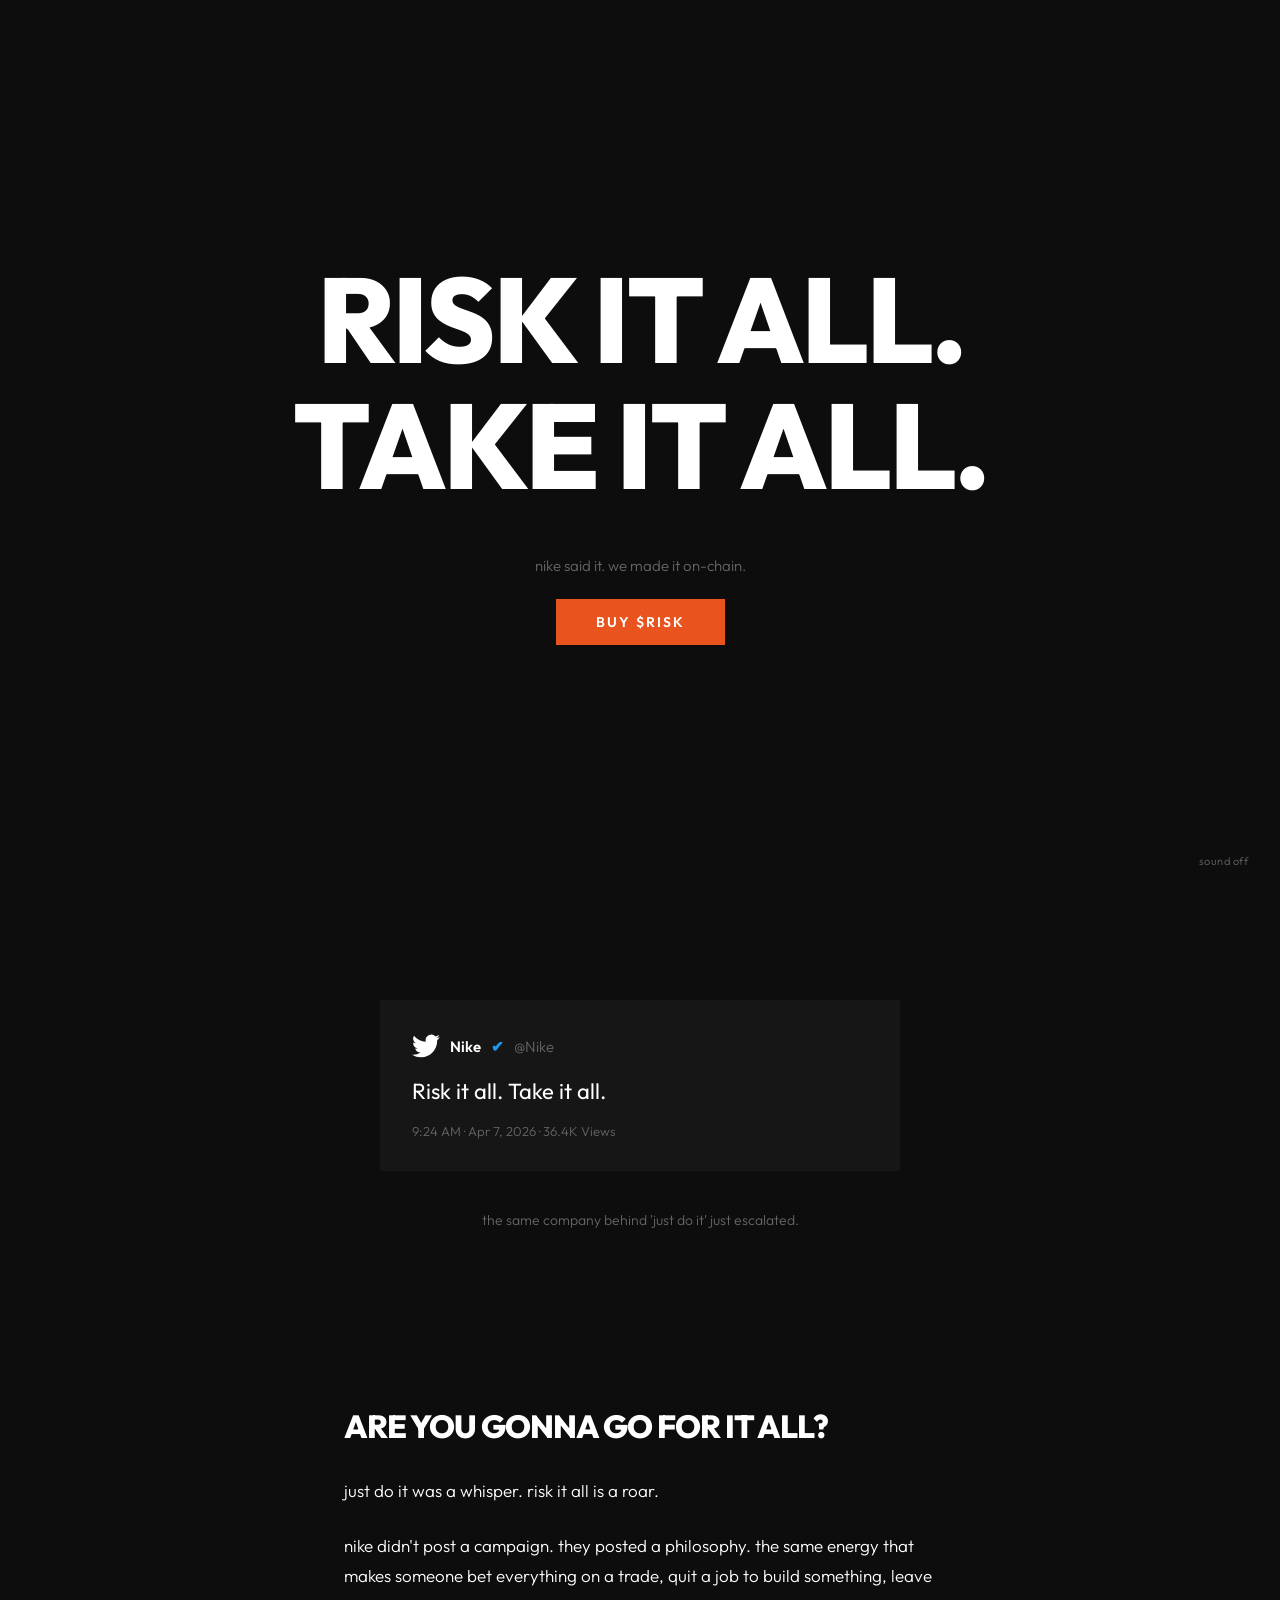
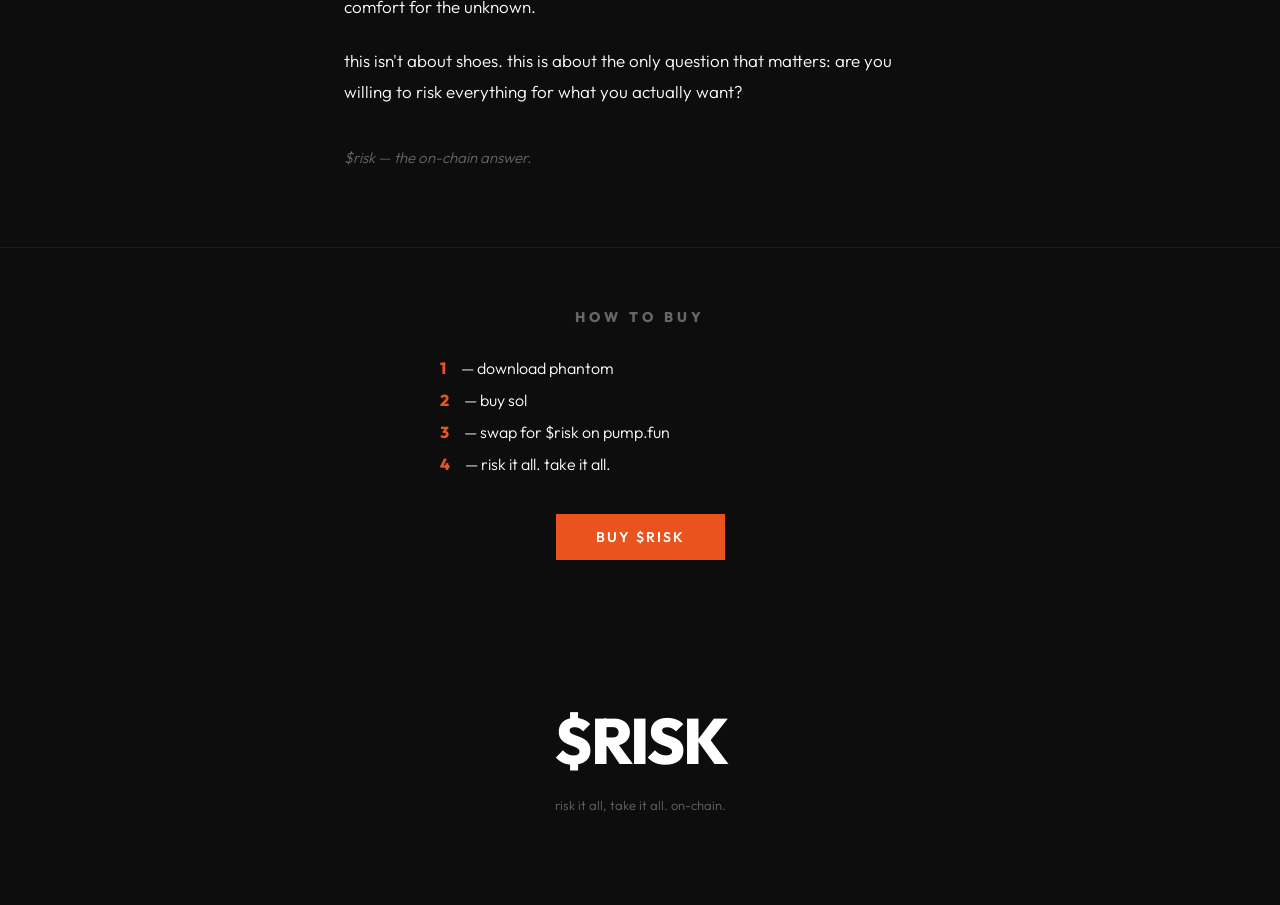
==== index.html @ 4ba1ec63 "Initial commit: $risk landing page Minimalist Nike-campaign-style landing page with hero video, twee" ====
<!DOCTYPE html>
<html lang="en">
<head>
    <meta charset="UTF-8">
    <meta name="viewport" content="width=device-width, initial-scale=1.0">
    <title>risk</title>
    <meta name="description" content="risk it all, take it all. on-chain.">
    <meta property="og:title" content="$risk">
    <meta property="og:description" content="risk it all, take it all. on-chain.">
    <meta property="og:type" content="website">
    <meta name="twitter:card" content="summary">
    <meta name="twitter:title" content="$risk">
    <meta name="twitter:description" content="risk it all, take it all. on-chain.">
    <link rel="icon" href="/static/favicon.ico">
    <link rel="preconnect" href="https://fonts.googleapis.com">
    <link rel="preconnect" href="https://fonts.gstatic.com" crossorigin>
    <link href="https://fonts.googleapis.com/css2?family=Outfit:wght@300;400;600;800&display=swap" rel="stylesheet">
    <link rel="stylesheet" href="style.css">
</head>
<body>

<!-- NAV -->
<nav class="nav" id="nav">
    <span class="nav-brand">risk</span>
    <div class="nav-right">
        <span class="nav-ca" id="navCA" title="Click to copy CA">
            <span id="navCAText"></span>
        </span>
        <a class="nav-community" id="navCommunity" href="#" target="_blank" rel="noopener" aria-label="Community">
            <svg viewBox="0 0 24 24">
                <circle cx="12" cy="5" r="3"/>
                <circle cx="4" cy="9" r="2.5"/>
                <circle cx="20" cy="9" r="2.5"/>
                <path d="M12 10c-3 0-5 2-5 4.5V16h10v-1.5C17 12 15 10 12 10z"/>
                <path d="M4 13c-2 0-3.5 1.2-3.5 3V17h4"/>
                <path d="M20 13c2 0 3.5 1.2 3.5 3V17h-4"/>
            </svg>
        </a>
    </div>
</nav>

<!-- TOAST -->
<div class="toast" id="toast">copied.</div>

<!-- HERO -->
<section class="hero" id="hero">
    <video class="hero-video" id="heroVideo" autoplay loop muted playsinline>
        <source src="static/hero.mp4" type="video/mp4">
    </video>
    <div class="hero-overlay"></div>
    <div class="hero-content">
        <h1 class="hero-line hero-line-1">RISK IT ALL.</h1>
        <h1 class="hero-line hero-line-2">TAKE IT ALL.</h1>
        <p class="hero-sub">nike said it. we made it on-chain.</p>
        <a class="btn-buy" id="heroBuyBtn" href="#" target="_blank" rel="noopener">buy $risk</a>
    </div>
    <button class="sound-toggle" id="soundToggle">sound off</button>
</section>

<!-- THE TWEET -->
<section class="tweet" id="tweet">
    <div class="tweet-card" data-reveal>
        <div class="tweet-header">
            <span class="tweet-swoosh">
                <svg viewBox="0 0 24 24" xmlns="http://www.w3.org/2000/svg">
                    <path d="M24 4.557a9.83 9.83 0 01-2.828.775 4.932 4.932 0 002.165-2.724 9.864 9.864 0 01-3.127 1.195 4.916 4.916 0 00-8.38 4.482A13.944 13.944 0 011.671 3.149a4.916 4.916 0 001.523 6.574 4.897 4.897 0 01-2.229-.616v.062a4.918 4.918 0 003.946 4.827 4.996 4.996 0 01-2.212.084 4.92 4.92 0 004.604 3.417 9.868 9.868 0 01-6.102 2.105c-.39 0-.779-.023-1.17-.067a13.995 13.995 0 007.557 2.209c9.054 0 14.002-7.496 14.002-13.986 0-.21 0-.423-.015-.634A9.936 9.936 0 0024 4.557z"/>
                </svg>
            </span>
            <span class="tweet-name">Nike</span>
            <span class="tweet-name" style="color: #1D9BF0;">&#10004;</span>
            <span class="tweet-handle">@Nike</span>
        </div>
        <p class="tweet-body">Risk it all. Take it all.</p>
        <p class="tweet-meta">9:24 AM &middot; Apr 7, 2026 &middot; 36.4K Views</p>
    </div>
    <p class="tweet-caption" data-reveal>the same company behind 'just do it' just escalated.</p>
</section>

<!-- MANIFESTO -->
<section class="manifesto" id="manifesto">
    <h2 class="manifesto-title" data-reveal>ARE YOU GONNA GO FOR IT ALL?</h2>
    <div class="manifesto-body" data-reveal>
        <p>just do it was a whisper. risk it all is a roar.</p>
        <p>nike didn't post a campaign. they posted a philosophy. the same energy that makes someone bet everything on a trade, quit a job to build something, leave comfort for the unknown.</p>
        <p>this isn't about shoes. this is about the only question that matters: are you willing to risk everything for what you actually want?</p>
    </div>
    <p class="manifesto-signoff" data-reveal>$risk &mdash; the on-chain answer.</p>
</section>

<!-- HOW TO BUY -->
<section class="howtobuy" id="howtobuy">
    <h3 class="howtobuy-title">HOW TO BUY</h3>
    <div class="howtobuy-steps">
        <p class="howtobuy-step" data-reveal><span class="step-num">1</span> &mdash; download phantom</p>
        <p class="howtobuy-step" data-reveal><span class="step-num">2</span> &mdash; buy sol</p>
        <p class="howtobuy-step" data-reveal><span class="step-num">3</span> &mdash; swap for $risk on pump.fun</p>
        <p class="howtobuy-step" data-reveal><span class="step-num">4</span> &mdash; risk it all. take it all.</p>
    </div>
    <a class="btn-buy" id="buyBtn" href="#" target="_blank" rel="noopener">buy $risk</a>
</section>

<!-- FOOTER -->
<footer class="footer">
    <p class="footer-brand">$RISK</p>
    <p class="footer-tagline">risk it all, take it all. on-chain.</p>
    <p class="footer-ca" id="footerCA"></p>
</footer>

<script src="script.js"></script>
</body>
</html>
---- style.css ----
:root {
    --base: #0D0D0D;
    --white: #FFFFFF;
    --ember: #E8531E;
    --smoke: #666666;
    --font: 'Outfit', sans-serif;
}

*, *::before, *::after { margin: 0; padding: 0; box-sizing: border-box; }

html { scroll-behavior: smooth; }

body {
    font-family: var(--font);
    font-weight: 300;
    background: var(--base);
    color: var(--white);
    -webkit-font-smoothing: antialiased;
    -moz-osx-font-smoothing: grayscale;
    overflow-x: hidden;
}

::selection {
    background: var(--ember);
    color: var(--white);
}

a { color: inherit; text-decoration: none; }

/* ─── NAV ─── */

.nav {
    position: fixed;
    top: 0;
    left: 0;
    width: 100%;
    display: flex;
    justify-content: space-between;
    align-items: center;
    padding: 24px 32px;
    z-index: 1000;
    opacity: 0;
    pointer-events: none;
    transition: opacity 0.3s ease;
}

.nav--visible {
    opacity: 1;
    pointer-events: auto;
}

.nav-brand {
    font-weight: 800;
    font-size: 18px;
    color: var(--ember);
    letter-spacing: -0.5px;
    text-transform: lowercase;
}

.nav-right {
    display: flex;
    align-items: center;
    gap: 20px;
}

.nav-ca {
    font-weight: 300;
    font-size: 12px;
    color: var(--smoke);
    cursor: pointer;
    transition: color 0.3s;
    max-width: 160px;
    overflow: hidden;
    text-overflow: ellipsis;
    white-space: nowrap;
}

.nav-ca:hover { color: var(--white); }

.nav-community {
    display: flex;
    align-items: center;
    color: var(--smoke);
    transition: color 0.3s;
}

.nav-community:hover { color: var(--white); }

.nav-community svg {
    width: 20px;
    height: 20px;
    fill: none;
    stroke: currentColor;
    stroke-width: 1.5;
    stroke-linecap: round;
    stroke-linejoin: round;
}

/* ─── TOAST ─── */

.toast {
    position: fixed;
    bottom: 40px;
    left: 50%;
    transform: translateX(-50%) translateY(20px);
    background: var(--white);
    color: var(--base);
    font-family: var(--font);
    font-weight: 600;
    font-size: 13px;
    padding: 10px 24px;
    opacity: 0;
    pointer-events: none;
    transition: opacity 0.3s, transform 0.3s;
    z-index: 9999;
}

.toast.show {
    opacity: 1;
    transform: translateX(-50%) translateY(0);
}

/* ─── HERO ─── */

.hero {
    position: relative;
    height: 100vh;
    display: flex;
    align-items: center;
    justify-content: center;
    overflow: hidden;
}

.hero-video {
    position: fixed;
    top: 0;
    left: 0;
    width: 100%;
    height: 100%;
    object-fit: cover;
    z-index: -2;
}

.hero-overlay {
    position: fixed;
    top: 0;
    left: 0;
    width: 100%;
    height: 100%;
    background: rgba(13, 13, 13, 0.55);
    z-index: -1;
}

.hero-content {
    text-align: center;
    z-index: 1;
    padding: 0 24px;
}

.hero-line {
    font-weight: 800;
    font-size: clamp(56px, 10vw, 120px);
    line-height: 1.05;
    letter-spacing: -3px;
    text-transform: uppercase;
    color: var(--white);
    opacity: 0;
    transform: translateY(20px);
    animation: fadeUp 0.8s ease forwards;
}

.hero-line-2 {
    animation-delay: 0.6s;
}

@keyframes fadeUp {
    to {
        opacity: 1;
        transform: translateY(0);
    }
}

.hero-sub {
    font-weight: 300;
    font-size: 15px;
    color: var(--smoke);
    margin-top: 48px;
}

.hero .btn-buy {
    margin-top: 24px;
}

/* ─── BUY BUTTON ─── */

.btn-buy {
    display: inline-block;
    background: var(--ember);
    color: var(--white);
    font-family: var(--font);
    font-weight: 600;
    font-size: 14px;
    text-transform: uppercase;
    letter-spacing: 2px;
    padding: 14px 40px;
    border: none;
    border-radius: 0;
    cursor: pointer;
    transition: filter 0.3s;
    text-decoration: none;
}

.btn-buy:hover {
    filter: brightness(1.15);
}

/* ─── SOUND TOGGLE ─── */

.sound-toggle {
    position: fixed;
    bottom: 32px;
    right: 32px;
    font-family: var(--font);
    font-weight: 300;
    font-size: 11px;
    color: var(--smoke);
    background: transparent;
    border: none;
    cursor: pointer;
    transition: color 0.3s;
    z-index: 100;
    letter-spacing: 0.5px;
}

.sound-toggle:hover { color: var(--white); }

/* ─── TWEET SECTION ─── */

.tweet {
    padding: 100px 24px;
    background: var(--base);
    display: flex;
    flex-direction: column;
    align-items: center;
    position: relative;
    z-index: 1;
}

.tweet-card {
    background: rgba(255, 255, 255, 0.04);
    padding: 32px;
    max-width: 520px;
    width: 100%;
}

.tweet-header {
    display: flex;
    align-items: center;
    gap: 10px;
}

.tweet-swoosh {
    width: 28px;
    height: 28px;
    flex-shrink: 0;
}

.tweet-swoosh svg {
    width: 100%;
    height: 100%;
    fill: var(--white);
}

.tweet-name {
    font-weight: 600;
    font-size: 15px;
    color: var(--white);
}

.tweet-handle {
    font-weight: 300;
    font-size: 15px;
    color: var(--smoke);
}

.tweet-body {
    font-weight: 400;
    font-size: 22px;
    color: var(--white);
    line-height: 1.4;
    margin-top: 16px;
}

.tweet-meta {
    font-weight: 300;
    font-size: 13px;
    color: var(--smoke);
    margin-top: 16px;
}

.tweet-caption {
    font-weight: 300;
    font-size: 14px;
    color: var(--smoke);
    text-align: center;
    margin-top: 40px;
}

/* ─── MANIFESTO ─── */

.manifesto {
    padding: 80px 24px;
    max-width: 640px;
    margin: 0 auto;
    position: relative;
    z-index: 1;
    background: var(--base);
}

.manifesto-title {
    font-weight: 800;
    font-size: 32px;
    color: var(--white);
    text-transform: uppercase;
    letter-spacing: -1px;
    line-height: 1.1;
}

.manifesto-body {
    font-weight: 300;
    font-size: 17px;
    color: var(--white);
    line-height: 1.8;
    margin-top: 32px;
}

.manifesto-body p {
    margin-bottom: 24px;
}

.manifesto-body p:last-child {
    margin-bottom: 0;
}

.manifesto-signoff {
    font-weight: 300;
    font-size: 15px;
    color: var(--smoke);
    font-style: italic;
    margin-top: 40px;
}

/* ─── HOW TO BUY ─── */

.howtobuy {
    padding: 60px 24px;
    border-top: 1px solid rgba(255, 255, 255, 0.06);
    text-align: center;
    position: relative;
    z-index: 1;
    background: var(--base);
}

.howtobuy-title {
    font-weight: 800;
    font-size: 14px;
    color: var(--smoke);
    letter-spacing: 4px;
    text-transform: uppercase;
}

.howtobuy-steps {
    max-width: 400px;
    margin: 32px auto 0;
    display: flex;
    flex-direction: column;
    gap: 12px;
}

.howtobuy-step {
    font-weight: 300;
    font-size: 16px;
    color: var(--white);
    text-align: left;
}

.step-num {
    font-weight: 800;
    color: var(--ember);
    margin-right: 12px;
}

.howtobuy .btn-buy {
    margin-top: 40px;
}

/* ─── FOOTER ─── */

.footer {
    padding: 80px 24px;
    text-align: center;
    position: relative;
    z-index: 1;
    background: var(--base);
}

.footer-brand {
    font-weight: 800;
    font-size: 64px;
    color: var(--white);
    letter-spacing: -2px;
    text-transform: uppercase;
}

.footer-tagline {
    font-weight: 300;
    font-size: 13px;
    color: var(--smoke);
    margin-top: 16px;
}

.footer-ca {
    font-weight: 300;
    font-size: 11px;
    color: var(--smoke);
    margin-top: 12px;
    cursor: pointer;
    transition: color 0.3s;
    word-break: break-all;
}

.footer-ca:hover { color: var(--white); }

/* ─── SCROLL REVEAL ─── */

[data-reveal] {
    opacity: 0;
    transform: translateY(15px);
    transition: opacity 0.6s ease, transform 0.6s ease;
}

[data-reveal].visible {
    opacity: 1;
    transform: translateY(0);
}

/* ─── RESPONSIVE ─── */

@media (max-width: 768px) {
    .nav { padding: 16px 20px; }

    .manifesto-title { font-size: 22px; }

    .footer-brand { font-size: 36px; }

    .sound-toggle {
        bottom: 20px;
        right: 20px;
    }

    .tweet-card { padding: 24px; }

    .tweet-body { font-size: 18px; }
}
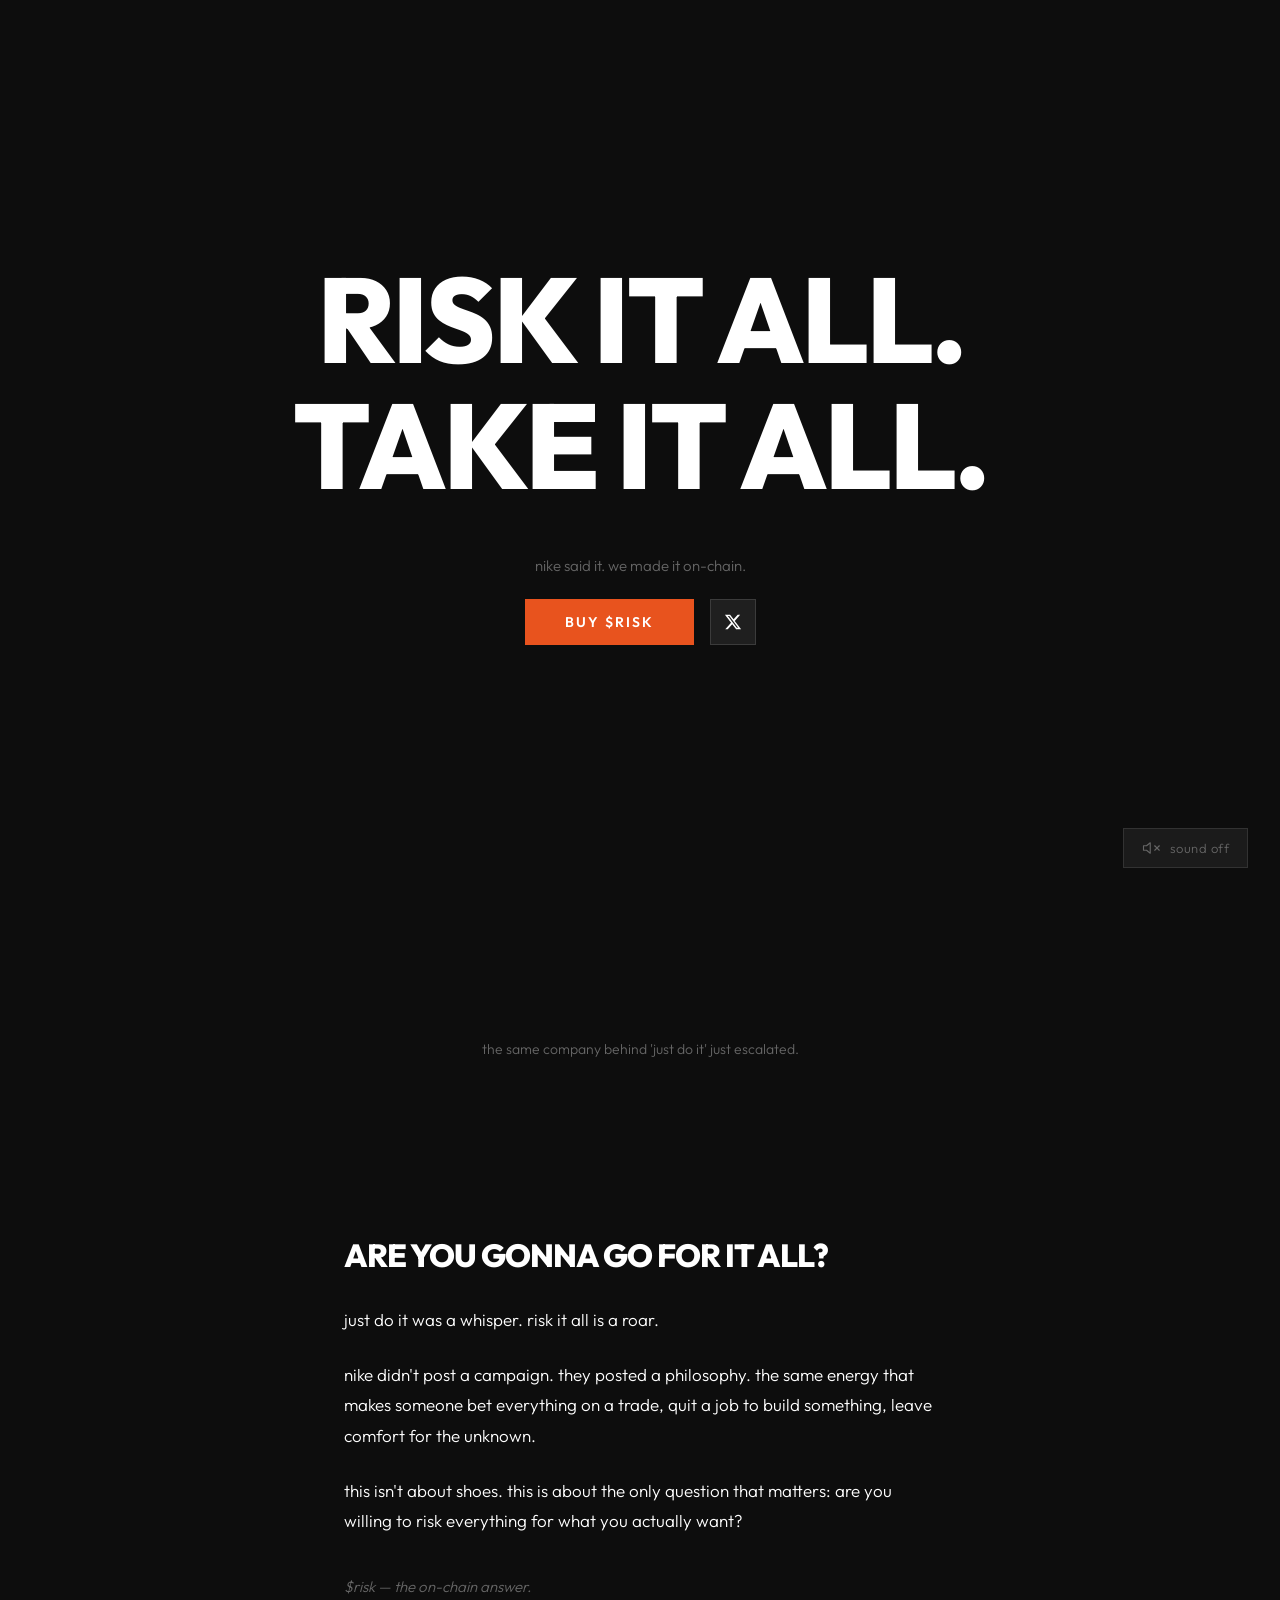
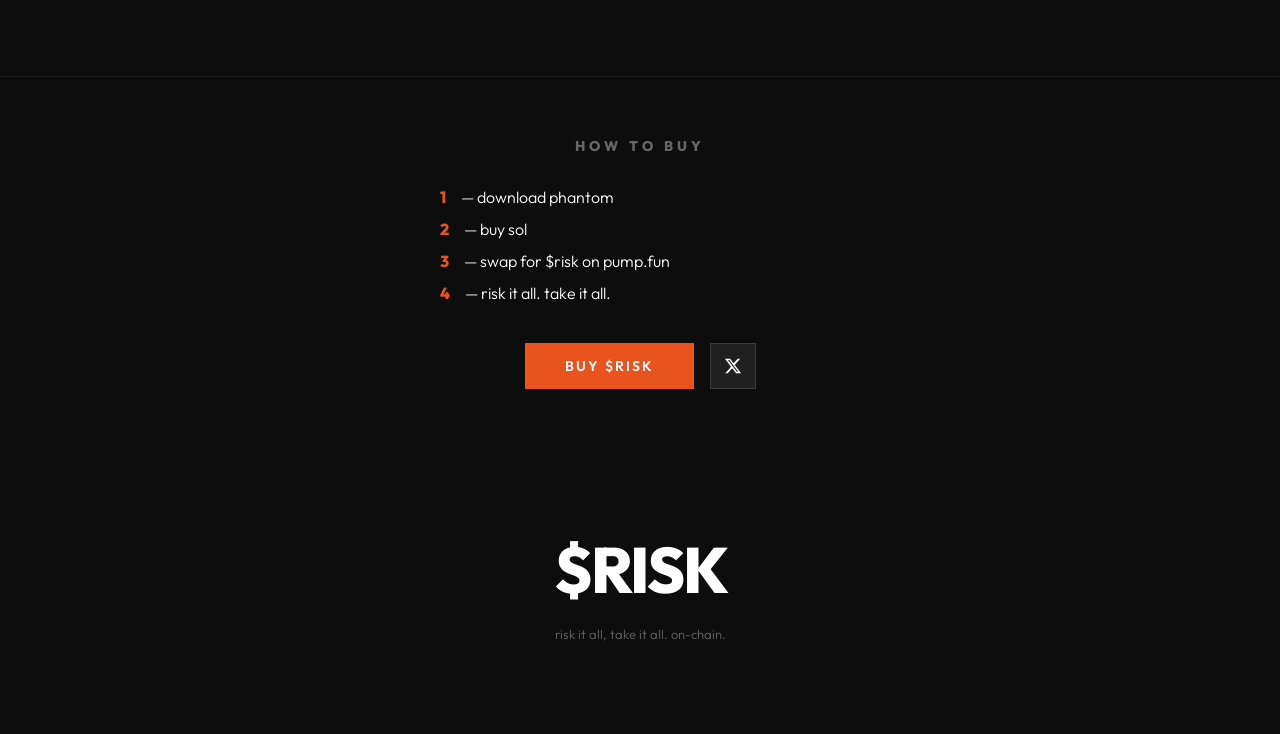
==== commit ea2a3266: "Real tweet embed, nav CA center, bigger sound btn, X icon next to buy - Replace styled fake tweet wi" ====
--- a/index.html
+++ b/index.html
@@ -22,21 +22,19 @@
 <!-- NAV -->
 <nav class="nav" id="nav">
     <span class="nav-brand">risk</span>
-    <div class="nav-right">
-        <span class="nav-ca" id="navCA" title="Click to copy CA">
-            <span id="navCAText"></span>
-        </span>
-        <a class="nav-community" id="navCommunity" href="#" target="_blank" rel="noopener" aria-label="Community">
-            <svg viewBox="0 0 24 24">
-                <circle cx="12" cy="5" r="3"/>
-                <circle cx="4" cy="9" r="2.5"/>
-                <circle cx="20" cy="9" r="2.5"/>
-                <path d="M12 10c-3 0-5 2-5 4.5V16h10v-1.5C17 12 15 10 12 10z"/>
-                <path d="M4 13c-2 0-3.5 1.2-3.5 3V17h4"/>
-                <path d="M20 13c2 0 3.5 1.2 3.5 3V17h-4"/>
-            </svg>
-        </a>
-    </div>
+    <span class="nav-ca" id="navCA" title="Click to copy CA">
+        <span id="navCAText"></span>
+    </span>
+    <a class="nav-community" id="navCommunity" href="#" target="_blank" rel="noopener" aria-label="Community">
+        <svg viewBox="0 0 24 24">
+            <circle cx="12" cy="5" r="3"/>
+            <circle cx="4" cy="9" r="2.5"/>
+            <circle cx="20" cy="9" r="2.5"/>
+            <path d="M12 10c-3 0-5 2-5 4.5V16h10v-1.5C17 12 15 10 12 10z"/>
+            <path d="M4 13c-2 0-3.5 1.2-3.5 3V17h4"/>
+            <path d="M20 13c2 0 3.5 1.2 3.5 3V17h-4"/>
+        </svg>
+    </a>
 </nav>
 
 <!-- TOAST -->
@@ -52,29 +50,35 @@
         <h1 class="hero-line hero-line-1">RISK IT ALL.</h1>
         <h1 class="hero-line hero-line-2">TAKE IT ALL.</h1>
         <p class="hero-sub">nike said it. we made it on-chain.</p>
-        <a class="btn-buy" id="heroBuyBtn" href="#" target="_blank" rel="noopener">buy $risk</a>
+        <div class="hero-actions">
+            <a class="btn-buy" id="heroBuyBtn" href="#" target="_blank" rel="noopener">buy $risk</a>
+            <a class="btn-twitter" id="heroTwitterBtn" href="#" target="_blank" rel="noopener" aria-label="Twitter">
+                <svg viewBox="0 0 24 24" fill="currentColor"><path d="M18.244 2.25h3.308l-7.227 8.26 8.502 11.24H16.17l-5.214-6.817L4.99 21.75H1.68l7.73-8.835L1.254 2.25H8.08l4.713 6.231zm-1.161 17.52h1.833L7.084 4.126H5.117z"/></svg>
+            </a>
+        </div>
     </div>
-    <button class="sound-toggle" id="soundToggle">sound off</button>
+    <button class="sound-toggle" id="soundToggle">
+        <svg class="sound-icon" viewBox="0 0 24 24" fill="none" stroke="currentColor" stroke-width="1.5" stroke-linecap="round" stroke-linejoin="round">
+            <polygon points="11 5 6 9 2 9 2 15 6 15 11 19 11 5"/>
+            <line class="sound-off-line" x1="23" y1="9" x2="17" y2="15"/>
+            <line class="sound-off-line" x1="17" y1="9" x2="23" y2="15"/>
+            <path class="sound-on-wave1" d="M15.54 8.46a5 5 0 010 7.07" style="display:none"/>
+            <path class="sound-on-wave2" d="M19.07 4.93a10 10 0 010 14.14" style="display:none"/>
+        </svg>
+        <span class="sound-label">sound off</span>
+    </button>
 </section>
 
 <!-- THE TWEET -->
 <section class="tweet" id="tweet">
-    <div class="tweet-card" data-reveal>
-        <div class="tweet-header">
-            <span class="tweet-swoosh">
-                <svg viewBox="0 0 24 24" xmlns="http://www.w3.org/2000/svg">
-                    <path d="M24 4.557a9.83 9.83 0 01-2.828.775 4.932 4.932 0 002.165-2.724 9.864 9.864 0 01-3.127 1.195 4.916 4.916 0 00-8.38 4.482A13.944 13.944 0 011.671 3.149a4.916 4.916 0 001.523 6.574 4.897 4.897 0 01-2.229-.616v.062a4.918 4.918 0 003.946 4.827 4.996 4.996 0 01-2.212.084 4.92 4.92 0 004.604 3.417 9.868 9.868 0 01-6.102 2.105c-.39 0-.779-.023-1.17-.067a13.995 13.995 0 007.557 2.209c9.054 0 14.002-7.496 14.002-13.986 0-.21 0-.423-.015-.634A9.936 9.936 0 0024 4.557z"/>
-                </svg>
-            </span>
-            <span class="tweet-name">Nike</span>
-            <span class="tweet-name" style="color: #1D9BF0;">&#10004;</span>
-            <span class="tweet-handle">@Nike</span>
-        </div>
-        <p class="tweet-body">Risk it all. Take it all.</p>
-        <p class="tweet-meta">9:24 AM &middot; Apr 7, 2026 &middot; 36.4K Views</p>
+    <div class="tweet-embed" data-reveal>
+        <blockquote class="twitter-tweet" data-theme="dark" data-conversation="none">
+            <a href="https://x.com/Nike/status/2042534978286710984"></a>
+        </blockquote>
     </div>
     <p class="tweet-caption" data-reveal>the same company behind 'just do it' just escalated.</p>
 </section>
+<script async src="https://platform.twitter.com/widgets.js" charset="utf-8"></script>
 
 <!-- MANIFESTO -->
 <section class="manifesto" id="manifesto">
@@ -96,7 +100,12 @@
         <p class="howtobuy-step" data-reveal><span class="step-num">3</span> &mdash; swap for $risk on pump.fun</p>
         <p class="howtobuy-step" data-reveal><span class="step-num">4</span> &mdash; risk it all. take it all.</p>
     </div>
-    <a class="btn-buy" id="buyBtn" href="#" target="_blank" rel="noopener">buy $risk</a>
+    <div class="buy-actions">
+        <a class="btn-buy" id="buyBtn" href="#" target="_blank" rel="noopener">buy $risk</a>
+        <a class="btn-twitter" id="buyTwitterBtn" href="#" target="_blank" rel="noopener" aria-label="Twitter">
+            <svg viewBox="0 0 24 24" fill="currentColor"><path d="M18.244 2.25h3.308l-7.227 8.26 8.502 11.24H16.17l-5.214-6.817L4.99 21.75H1.68l7.73-8.835L1.254 2.25H8.08l4.713 6.231zm-1.161 17.52h1.833L7.084 4.126H5.117z"/></svg>
+        </a>
+    </div>
 </section>
 
 <!-- FOOTER -->
--- a/style.css
+++ b/style.css
@@ -57,19 +57,16 @@
     text-transform: lowercase;
 }
 
-.nav-right {
-    display: flex;
-    align-items: center;
-    gap: 20px;
-}
-
 .nav-ca {
+    position: absolute;
+    left: 50%;
+    transform: translateX(-50%);
     font-weight: 300;
     font-size: 12px;
     color: var(--smoke);
     cursor: pointer;
     transition: color 0.3s;
-    max-width: 160px;
+    max-width: 240px;
     overflow: hidden;
     text-overflow: ellipsis;
     white-space: nowrap;
@@ -187,8 +184,42 @@
     margin-top: 48px;
 }
 
-.hero .btn-buy {
+.hero-actions {
+    display: flex;
+    align-items: center;
+    justify-content: center;
+    gap: 16px;
     margin-top: 24px;
+}
+
+.buy-actions {
+    display: flex;
+    align-items: center;
+    justify-content: center;
+    gap: 16px;
+    margin-top: 40px;
+}
+
+.btn-twitter {
+    display: inline-flex;
+    align-items: center;
+    justify-content: center;
+    width: 46px;
+    height: 46px;
+    background: rgba(255, 255, 255, 0.08);
+    border: 1px solid rgba(255, 255, 255, 0.12);
+    color: var(--white);
+    transition: background 0.3s, border-color 0.3s;
+}
+
+.btn-twitter:hover {
+    background: rgba(255, 255, 255, 0.15);
+    border-color: rgba(255, 255, 255, 0.25);
+}
+
+.btn-twitter svg {
+    width: 18px;
+    height: 18px;
 }
 
 /* ─── BUY BUTTON ─── */
@@ -220,19 +251,37 @@
     position: fixed;
     bottom: 32px;
     right: 32px;
+    display: flex;
+    align-items: center;
+    gap: 10px;
     font-family: var(--font);
     font-weight: 300;
-    font-size: 11px;
-    color: var(--smoke);
-    background: transparent;
-    border: none;
+    font-size: 13px;
+    color: var(--smoke);
+    background: rgba(255, 255, 255, 0.06);
+    border: 1px solid rgba(255, 255, 255, 0.1);
+    padding: 10px 18px;
     cursor: pointer;
-    transition: color 0.3s;
+    transition: color 0.3s, border-color 0.3s, background 0.3s;
     z-index: 100;
     letter-spacing: 0.5px;
 }
 
-.sound-toggle:hover { color: var(--white); }
+.sound-toggle:hover {
+    color: var(--white);
+    border-color: rgba(255, 255, 255, 0.25);
+    background: rgba(255, 255, 255, 0.1);
+}
+
+.sound-icon {
+    width: 18px;
+    height: 18px;
+    flex-shrink: 0;
+}
+
+.sound-label {
+    white-space: nowrap;
+}
 
 /* ─── TWEET SECTION ─── */
 
@@ -246,56 +295,9 @@
     z-index: 1;
 }
 
-.tweet-card {
-    background: rgba(255, 255, 255, 0.04);
-    padding: 32px;
-    max-width: 520px;
+.tweet-embed {
+    max-width: 550px;
     width: 100%;
-}
-
-.tweet-header {
-    display: flex;
-    align-items: center;
-    gap: 10px;
-}
-
-.tweet-swoosh {
-    width: 28px;
-    height: 28px;
-    flex-shrink: 0;
-}
-
-.tweet-swoosh svg {
-    width: 100%;
-    height: 100%;
-    fill: var(--white);
-}
-
-.tweet-name {
-    font-weight: 600;
-    font-size: 15px;
-    color: var(--white);
-}
-
-.tweet-handle {
-    font-weight: 300;
-    font-size: 15px;
-    color: var(--smoke);
-}
-
-.tweet-body {
-    font-weight: 400;
-    font-size: 22px;
-    color: var(--white);
-    line-height: 1.4;
-    margin-top: 16px;
-}
-
-.tweet-meta {
-    font-weight: 300;
-    font-size: 13px;
-    color: var(--smoke);
-    margin-top: 16px;
 }
 
 .tweet-caption {
@@ -390,7 +392,7 @@
     margin-right: 12px;
 }
 
-.howtobuy .btn-buy {
+.howtobuy .buy-actions {
     margin-top: 40px;
 }
 
@@ -458,7 +460,7 @@
         right: 20px;
     }
 
-    .tweet-card { padding: 24px; }
-
-    .tweet-body { font-size: 18px; }
-}
+    .nav-ca { max-width: 140px; font-size: 10px; }
+
+    .btn-twitter { width: 42px; height: 42px; }
+}
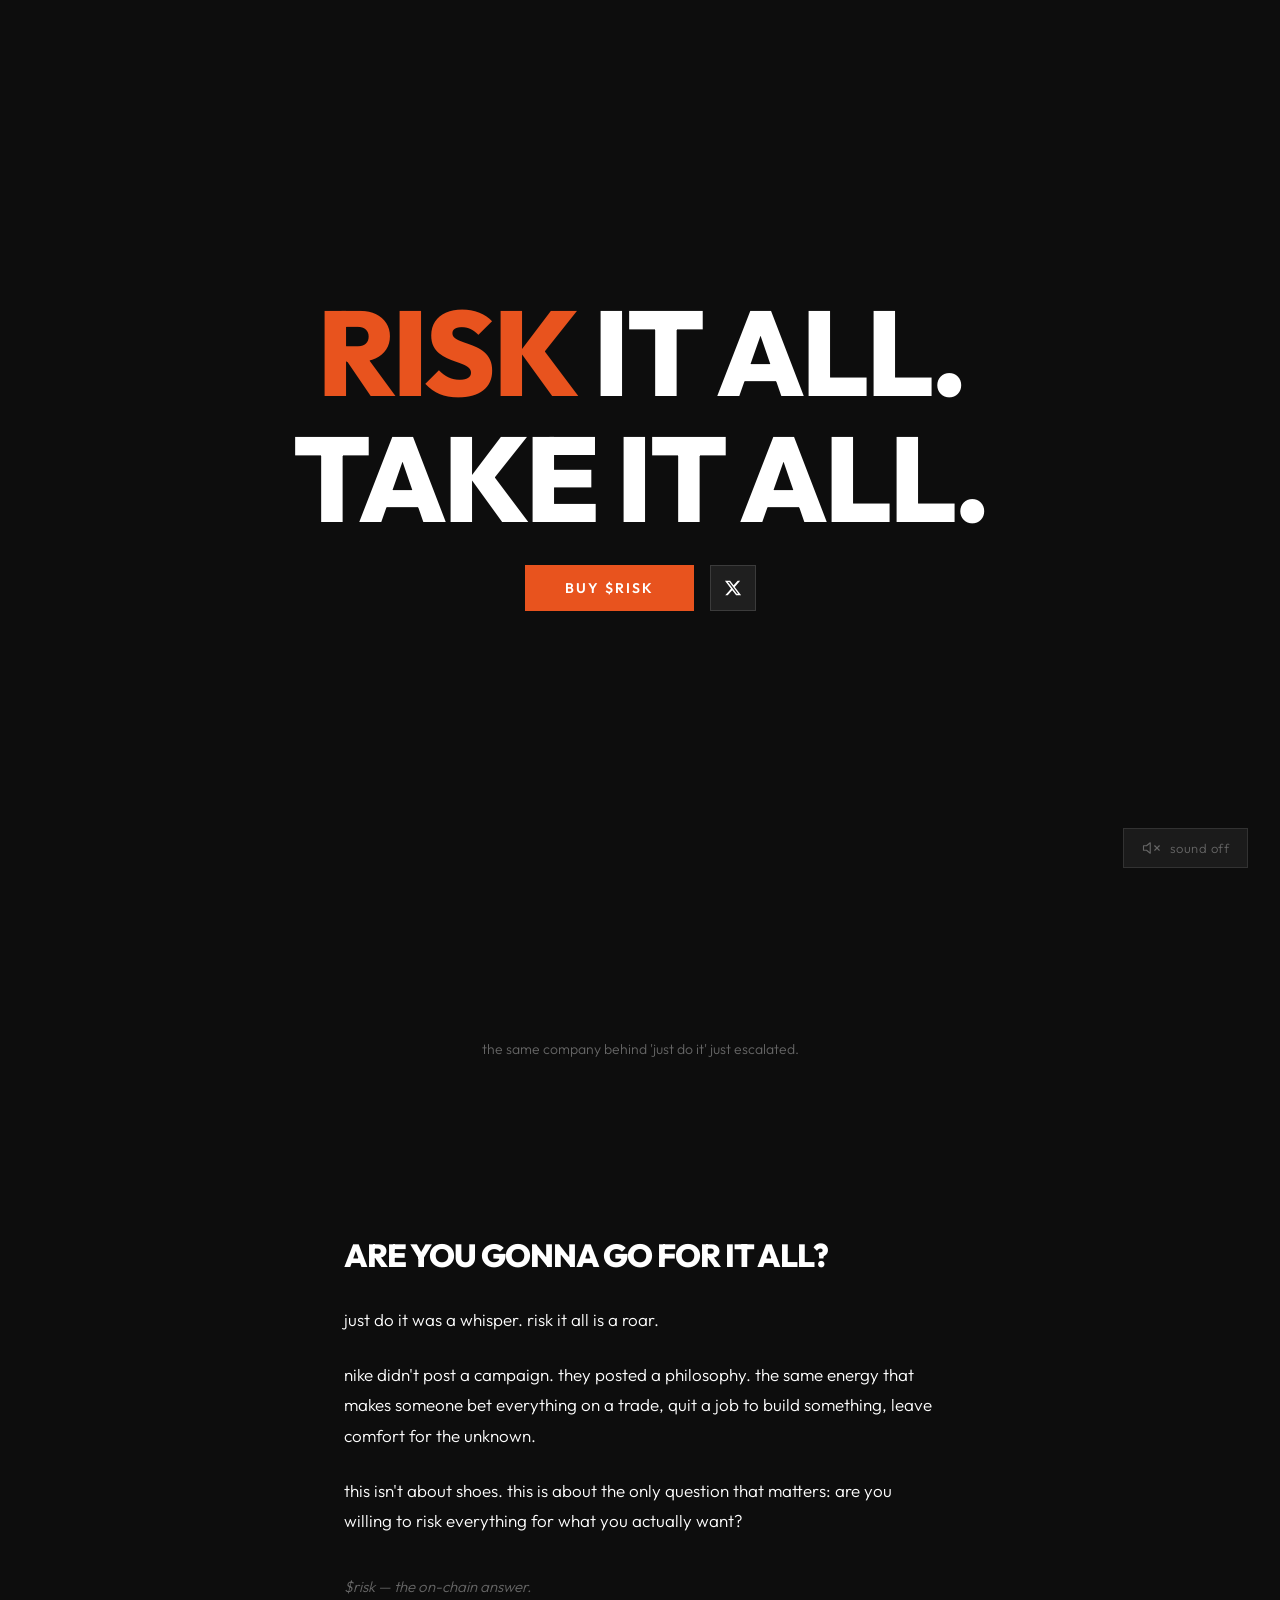
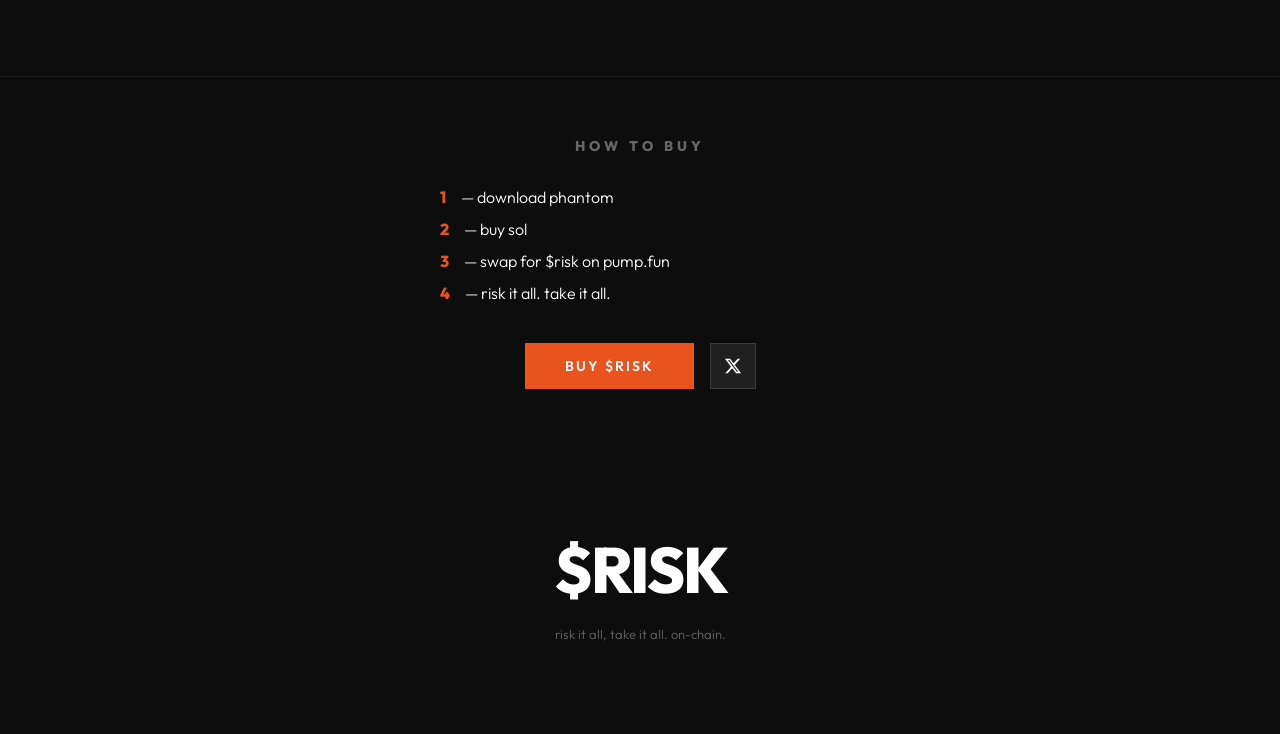
==== commit 02152f91: "Remove subtitle, highlight RISK in ember, fix tweet embed URL Co-Authored-By: Claude Opus 4.6 (1M co" ====
--- a/index.html
+++ b/index.html
@@ -47,9 +47,8 @@
     </video>
     <div class="hero-overlay"></div>
     <div class="hero-content">
-        <h1 class="hero-line hero-line-1">RISK IT ALL.</h1>
+        <h1 class="hero-line hero-line-1"><span class="hero-risk">RISK</span> IT ALL.</h1>
         <h1 class="hero-line hero-line-2">TAKE IT ALL.</h1>
-        <p class="hero-sub">nike said it. we made it on-chain.</p>
         <div class="hero-actions">
             <a class="btn-buy" id="heroBuyBtn" href="#" target="_blank" rel="noopener">buy $risk</a>
             <a class="btn-twitter" id="heroTwitterBtn" href="#" target="_blank" rel="noopener" aria-label="Twitter">
@@ -73,7 +72,8 @@
 <section class="tweet" id="tweet">
     <div class="tweet-embed" data-reveal>
         <blockquote class="twitter-tweet" data-theme="dark" data-conversation="none">
-            <a href="https://x.com/Nike/status/2042534978286710984"></a>
+            <p lang="en" dir="ltr"></p>
+            <a href="https://twitter.com/Nike/status/2042534978286710984"></a>
         </blockquote>
     </div>
     <p class="tweet-caption" data-reveal>the same company behind 'just do it' just escalated.</p>
--- a/style.css
+++ b/style.css
@@ -166,6 +166,10 @@
     animation: fadeUp 0.8s ease forwards;
 }
 
+.hero-risk {
+    color: var(--ember);
+}
+
 .hero-line-2 {
     animation-delay: 0.6s;
 }
@@ -175,13 +179,6 @@
         opacity: 1;
         transform: translateY(0);
     }
-}
-
-.hero-sub {
-    font-weight: 300;
-    font-size: 15px;
-    color: var(--smoke);
-    margin-top: 48px;
 }
 
 .hero-actions {
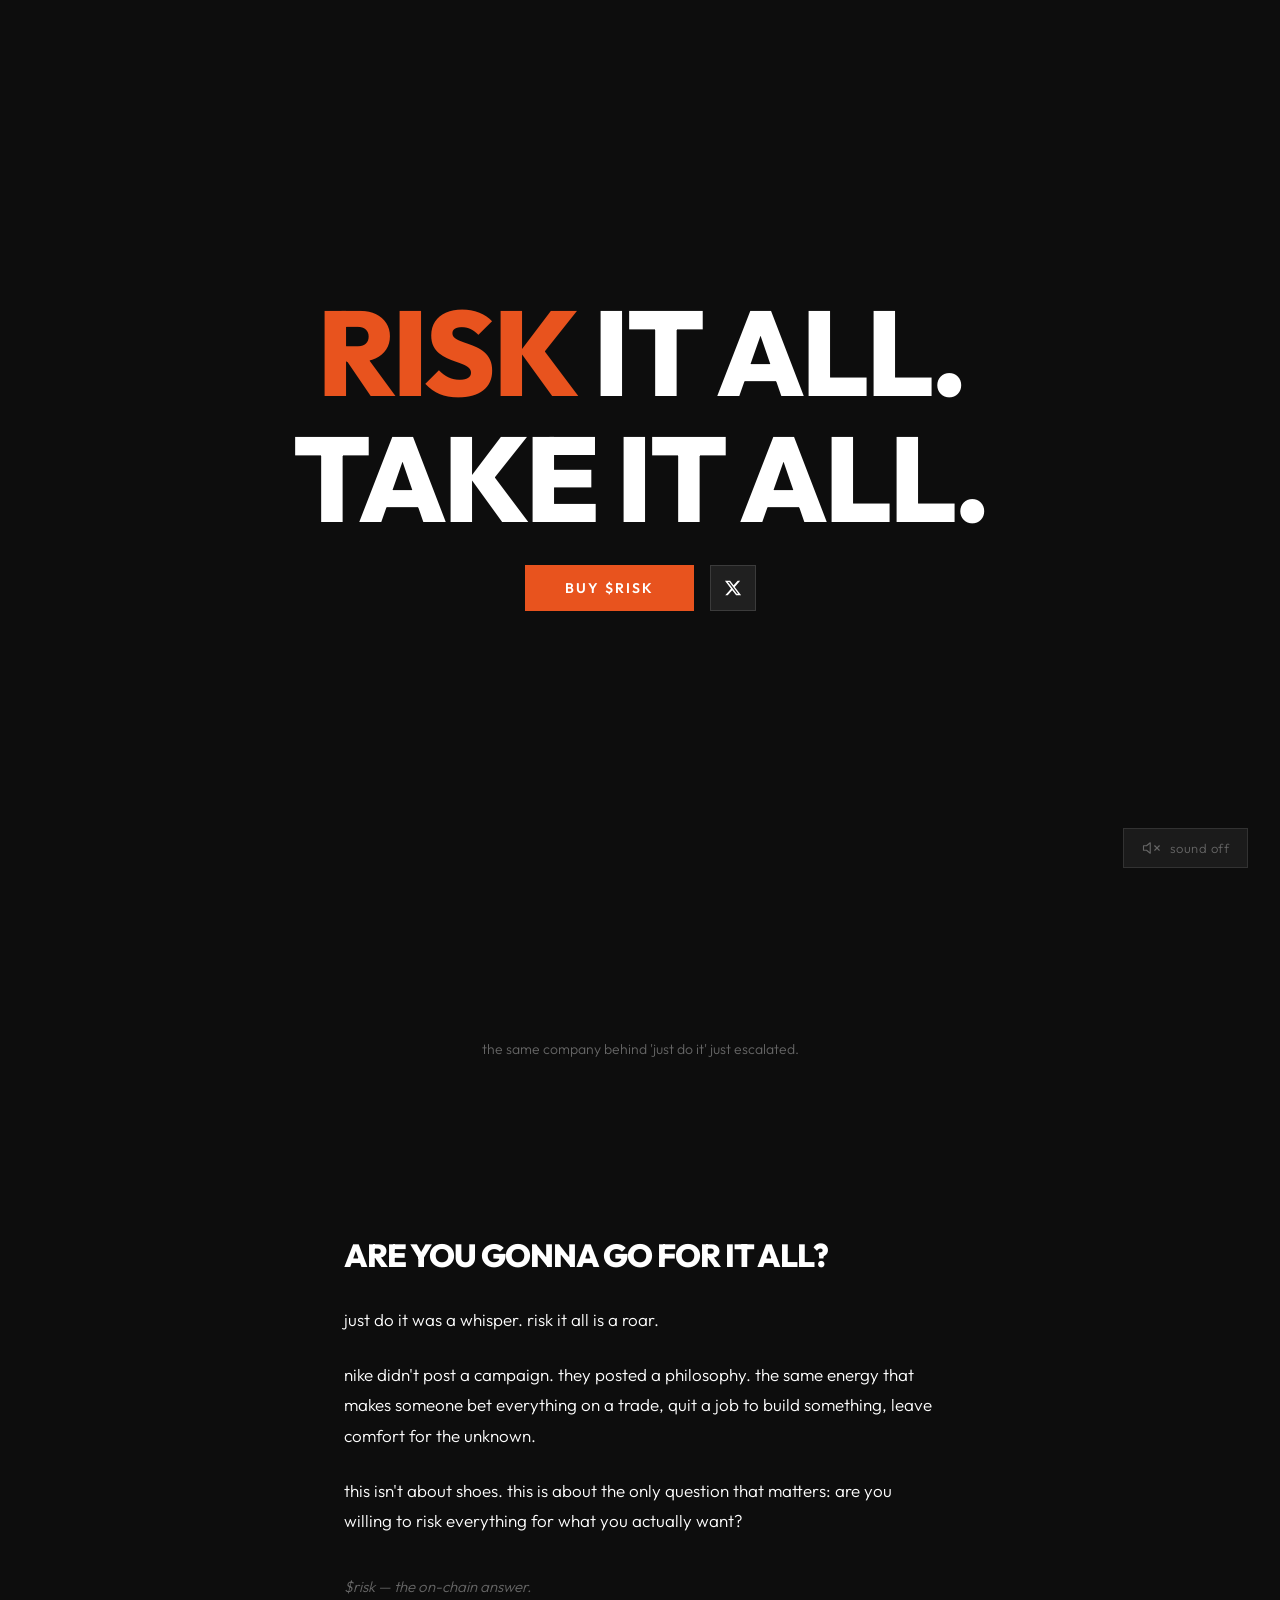
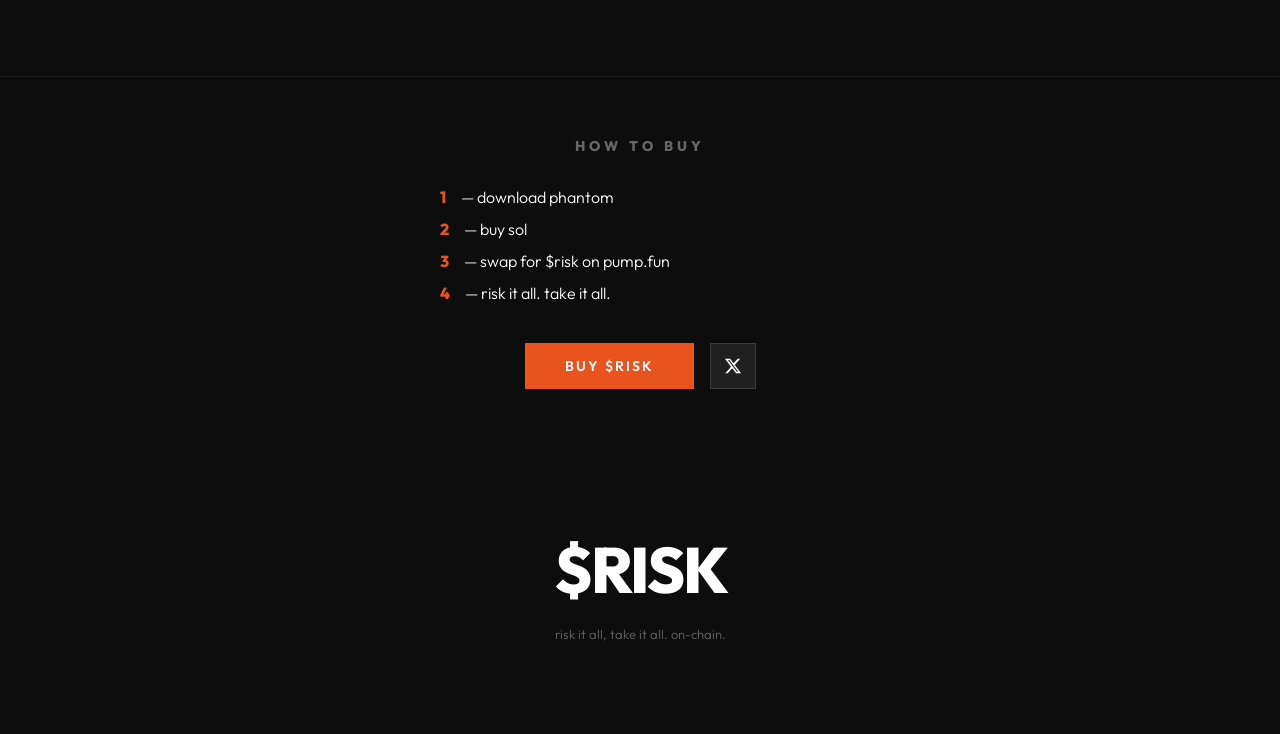
==== commit bae3346b: "Fix favicon: reference favicon.png instead of favicon.ico Co-Authored-By: Claude Opus 4.6 (1M contex" ====
--- a/index.html
+++ b/index.html
@@ -11,7 +11,7 @@
     <meta name="twitter:card" content="summary">
     <meta name="twitter:title" content="$risk">
     <meta name="twitter:description" content="risk it all, take it all. on-chain.">
-    <link rel="icon" href="/static/favicon.ico">
+    <link rel="icon" type="image/png" href="/static/favicon.png">
     <link rel="preconnect" href="https://fonts.googleapis.com">
     <link rel="preconnect" href="https://fonts.gstatic.com" crossorigin>
     <link href="https://fonts.googleapis.com/css2?family=Outfit:wght@300;400;600;800&display=swap" rel="stylesheet">
--- a/style.css
+++ b/style.css
@@ -129,23 +129,21 @@
 }
 
 .hero-video {
-    position: fixed;
+    position: absolute;
     top: 0;
     left: 0;
     width: 100%;
     height: 100%;
     object-fit: cover;
-    z-index: -2;
 }
 
 .hero-overlay {
-    position: fixed;
+    position: absolute;
     top: 0;
     left: 0;
     width: 100%;
     height: 100%;
     background: rgba(13, 13, 13, 0.55);
-    z-index: -1;
 }
 
 .hero-content {
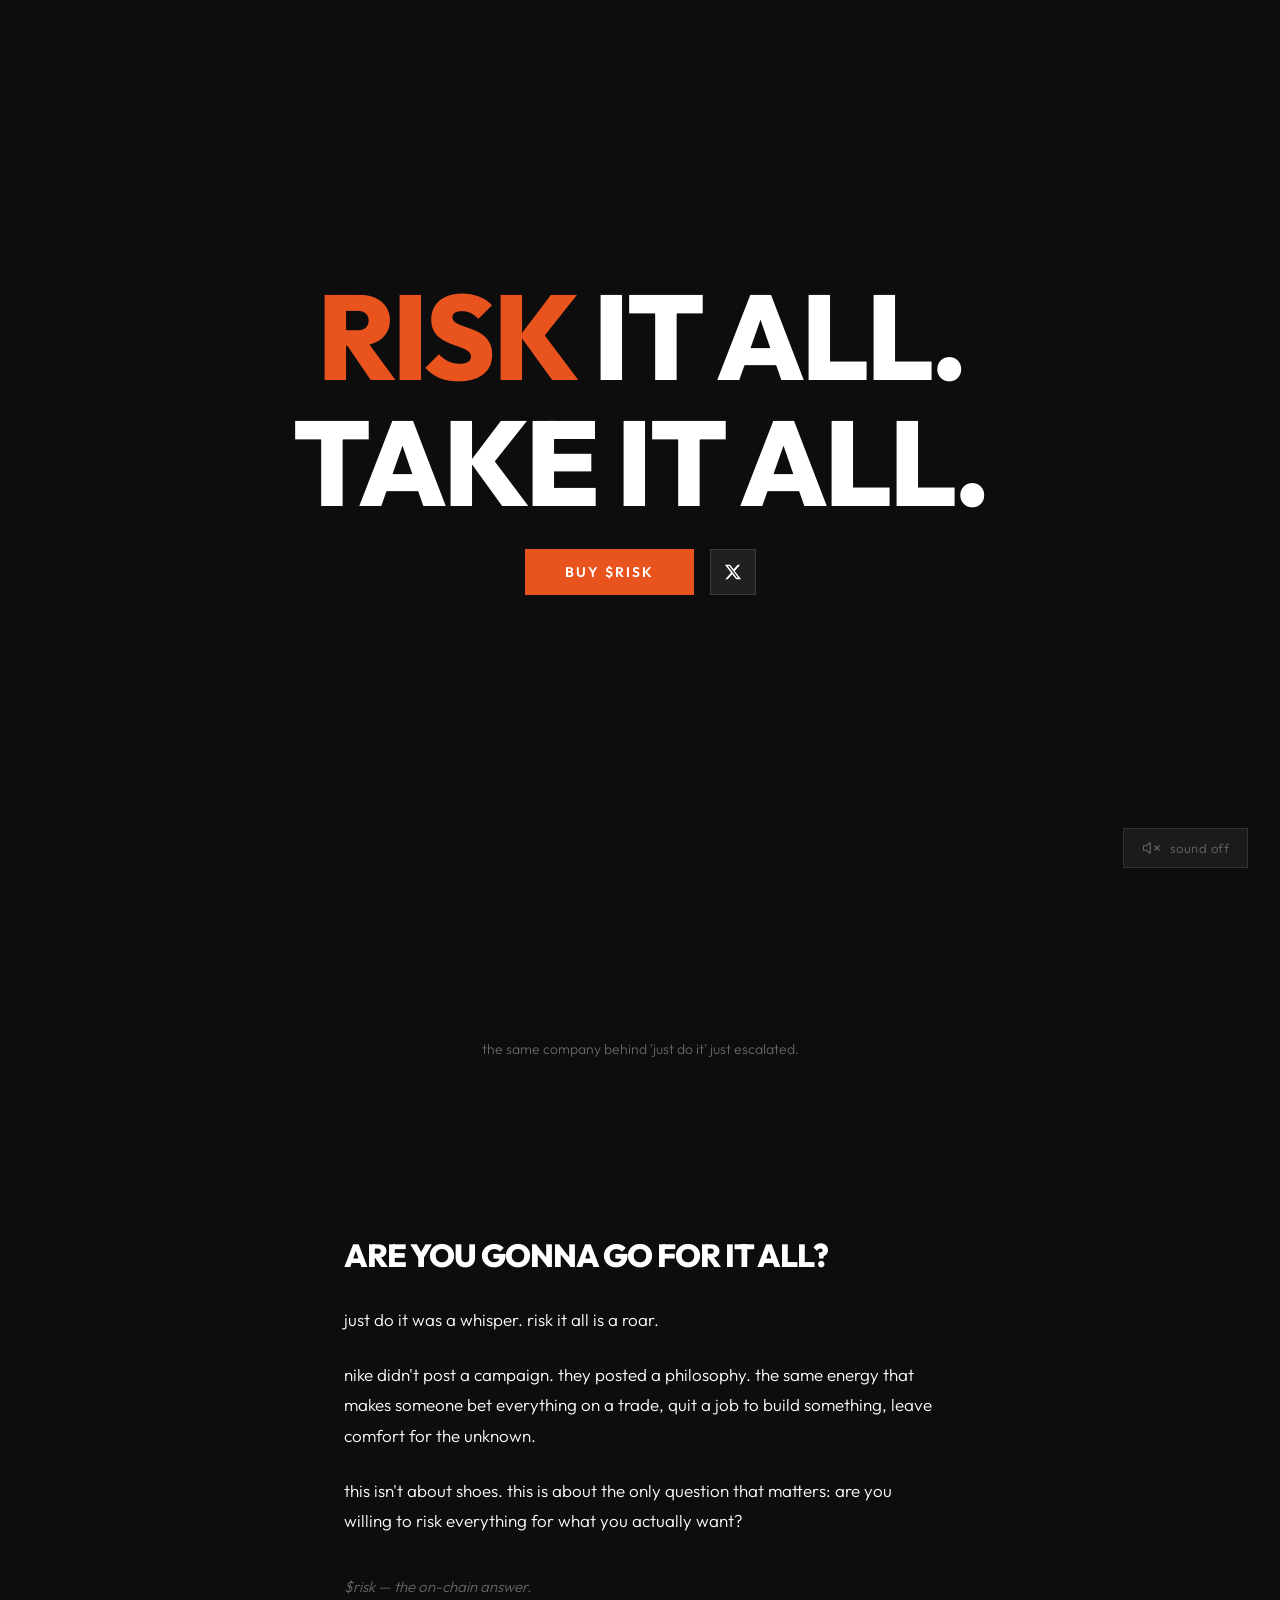
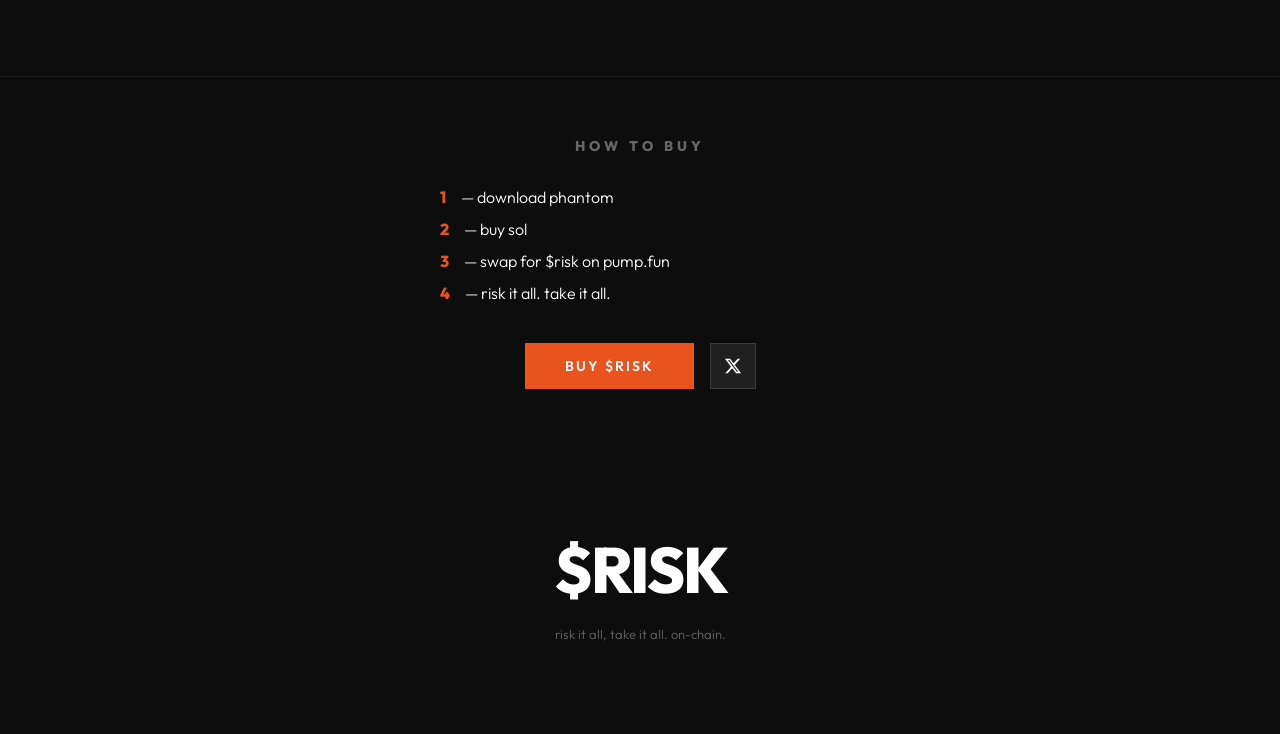
==== commit 3df7e34a: "Replace community with X/Twitter icon in nav, add CA to hero - Nav: community people icon → X logo, " ====
--- a/index.html
+++ b/index.html
@@ -25,15 +25,8 @@
     <span class="nav-ca" id="navCA" title="Click to copy CA">
         <span id="navCAText"></span>
     </span>
-    <a class="nav-community" id="navCommunity" href="#" target="_blank" rel="noopener" aria-label="Community">
-        <svg viewBox="0 0 24 24">
-            <circle cx="12" cy="5" r="3"/>
-            <circle cx="4" cy="9" r="2.5"/>
-            <circle cx="20" cy="9" r="2.5"/>
-            <path d="M12 10c-3 0-5 2-5 4.5V16h10v-1.5C17 12 15 10 12 10z"/>
-            <path d="M4 13c-2 0-3.5 1.2-3.5 3V17h4"/>
-            <path d="M20 13c2 0 3.5 1.2 3.5 3V17h-4"/>
-        </svg>
+    <a class="nav-twitter" id="navTwitter" href="#" target="_blank" rel="noopener" aria-label="Twitter">
+        <svg viewBox="0 0 24 24" fill="currentColor"><path d="M18.244 2.25h3.308l-7.227 8.26 8.502 11.24H16.17l-5.214-6.817L4.99 21.75H1.68l7.73-8.835L1.254 2.25H8.08l4.713 6.231zm-1.161 17.52h1.833L7.084 4.126H5.117z"/></svg>
     </a>
 </nav>
 
@@ -55,6 +48,7 @@
                 <svg viewBox="0 0 24 24" fill="currentColor"><path d="M18.244 2.25h3.308l-7.227 8.26 8.502 11.24H16.17l-5.214-6.817L4.99 21.75H1.68l7.73-8.835L1.254 2.25H8.08l4.713 6.231zm-1.161 17.52h1.833L7.084 4.126H5.117z"/></svg>
             </a>
         </div>
+        <p class="hero-ca" id="heroCA"></p>
     </div>
     <button class="sound-toggle" id="soundToggle">
         <svg class="sound-icon" viewBox="0 0 24 24" fill="none" stroke="currentColor" stroke-width="1.5" stroke-linecap="round" stroke-linejoin="round">
--- a/style.css
+++ b/style.css
@@ -74,23 +74,19 @@
 
 .nav-ca:hover { color: var(--white); }
 
-.nav-community {
+.nav-twitter {
     display: flex;
     align-items: center;
     color: var(--smoke);
     transition: color 0.3s;
 }
 
-.nav-community:hover { color: var(--white); }
-
-.nav-community svg {
-    width: 20px;
-    height: 20px;
-    fill: none;
-    stroke: currentColor;
-    stroke-width: 1.5;
-    stroke-linecap: round;
-    stroke-linejoin: round;
+.nav-twitter:hover { color: var(--white); }
+
+.nav-twitter svg {
+    width: 18px;
+    height: 18px;
+    fill: currentColor;
 }
 
 /* ─── TOAST ─── */
@@ -164,6 +160,19 @@
     animation: fadeUp 0.8s ease forwards;
 }
 
+.hero-ca {
+    font-weight: 300;
+    font-size: 12px;
+    color: var(--smoke);
+    margin-top: 32px;
+    cursor: pointer;
+    transition: color 0.3s;
+    word-break: break-all;
+    letter-spacing: 0.5px;
+}
+
+.hero-ca:hover { color: var(--white); }
+
 .hero-risk {
     color: var(--ember);
 }
